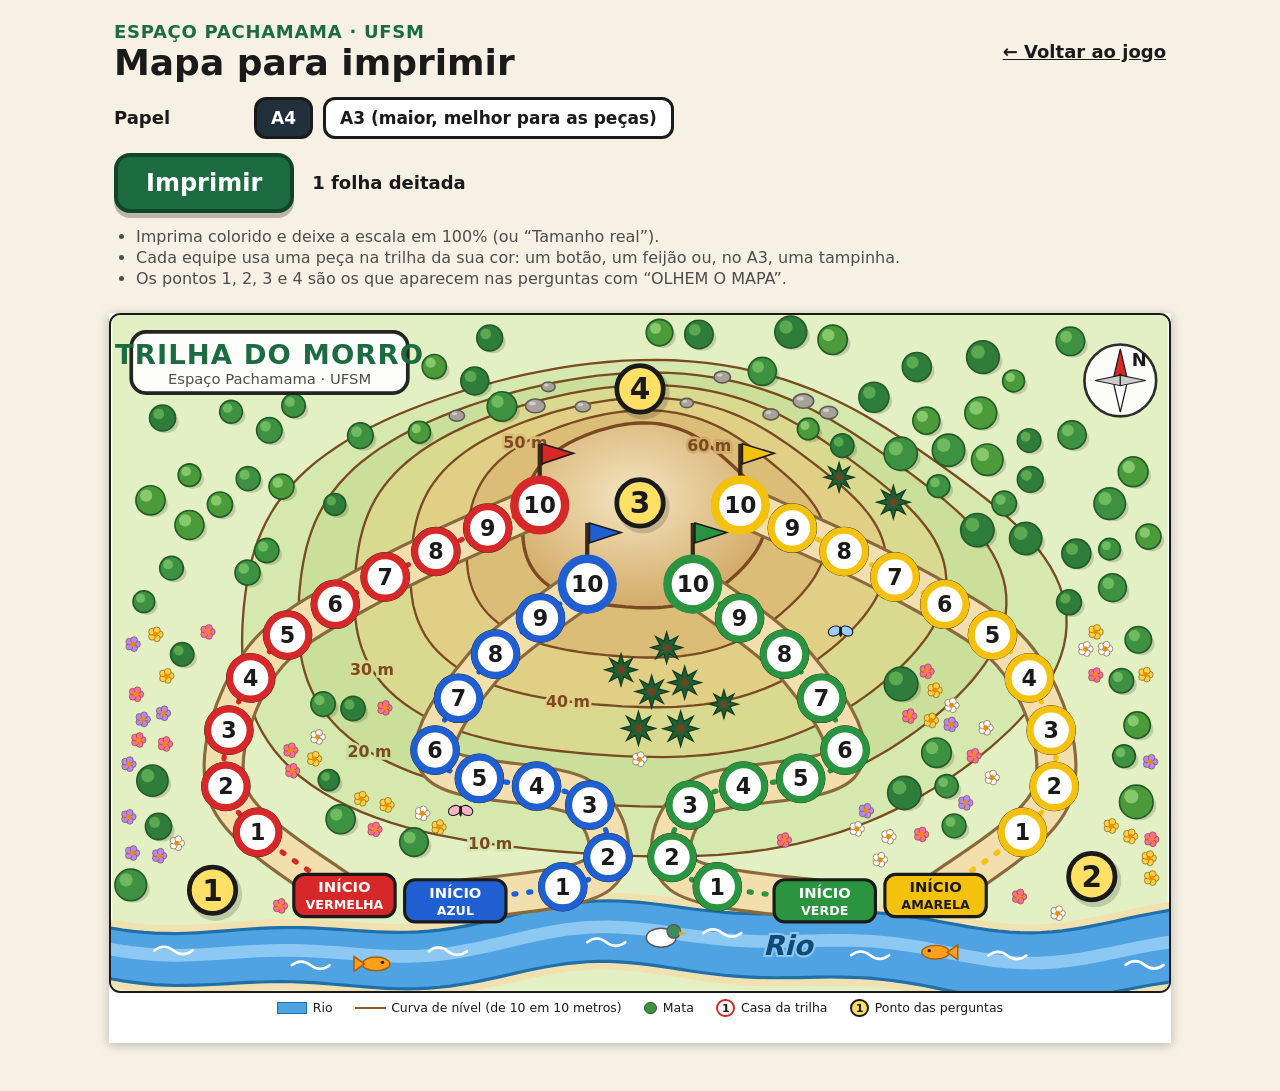
==== mapa.html @ 51342e16 "feat: mapa com trilhas subindo o morro e mais detalhes - As quatro trilhas (uma por equipe) agora fi" ====
<!DOCTYPE html>
<html lang="pt-BR">
<head>
  <meta charset="utf-8">
  <meta name="viewport" content="width=device-width, initial-scale=1">
  <title>Mapa para imprimir – Pachamama</title>
  <link rel="icon" href="data:image/svg+xml,%3Csvg xmlns='http://www.w3.org/2000/svg' viewBox='0 0 24 24'%3E%3Cpath fill='%2313808a' d='M12 1.5C12 1.5 4.5 10 4.5 15a7.5 7.5 0 0 0 15 0C19.5 10 12 1.5 12 1.5Z'/%3E%3C/svg%3E">
  <link rel="stylesheet" href="impressao.css">
  <link rel="stylesheet" href="mapa.css">
  <!-- Papel deitado, com 8 mm de margem. O mapa.js troca A4 por A3 quando
       a professora escolhe no painel. -->
  <style id="tamanho-papel">@page { size: A4 landscape; margin: 8mm; }</style>
</head>
<body>

  <!-- ===================== PAINEL DE OPÇÕES (não sai na impressão) ===================== -->
  <div class="painel">
    <div class="painel-topo">
      <div>
        <p class="sobretitulo">Espaço Pachamama · UFSM</p>
        <h1>Mapa para imprimir</h1>
      </div>
      <a class="voltar" href="index.html">← Voltar ao jogo</a>
    </div>

    <div class="grupo-opcoes">
      <span class="rotulo">Papel</span>
      <span class="grupo-opcoes">
        <button id="papel-a4" class="opcao-impressao" type="button" aria-pressed="true">A4</button>
        <button id="papel-a3" class="opcao-impressao" type="button" aria-pressed="false">A3 (maior, melhor para as peças)</button>
      </span>
    </div>

    <div class="linha-imprimir">
      <button id="botao-imprimir" class="botao-imprimir" type="button">Imprimir</button>
      <span class="resumo">1 folha deitada</span>
    </div>
    <ul class="dicas">
      <li>Imprima colorido e deixe a escala em 100% (ou “Tamanho real”).</li>
      <li>Cada equipe usa uma peça na trilha da sua cor: um botão, um feijão ou, no A3, uma tampinha.</li>
      <li>Os pontos 1, 2, 3 e 4 são os que aparecem nas perguntas com “OLHEM O MAPA”.</li>
    </ul>
  </div>

  <!-- ===================== A FOLHA DO MAPA ===================== -->
  <div class="folhas">
    <div id="folha-mapa" class="folha paisagem folha-mapa">
      <!-- Todo o desenho (rio, morro, curvas de nível, trilhas das equipes e
           pontos 1 a 4) é feito pelo mapa.js dentro deste quadro -->
      <svg id="desenho-mapa" class="desenho-mapa" viewBox="0 0 1000 640" role="img"
           aria-label="Mapa de um morro com curvas de nível, um rio embaixo, quatro trilhas coloridas subindo o morro e os pontos 1, 2, 3 e 4"></svg>

      <div class="legenda">
        <span><i class="amostra amostra-rio"></i>Rio</span>
        <span><i class="amostra amostra-curva"></i>Curva de nível (de 10 em 10 metros)</span>
        <span><i class="amostra amostra-arvore"></i>Mata</span>
        <span><i class="amostra amostra-casa">1</i>Casa da trilha</span>
        <span><i class="amostra amostra-ponto">1</i>Ponto das perguntas</span>
      </div>
    </div>
  </div>

  <script src="config.js"></script>
  <script src="mapa.js"></script>
</body>
</html>
---- impressao.css ----
/* ==========================================================================
   IMPRESSAO.CSS — APARÊNCIA DAS PÁGINAS PARA IMPRIMIR
   ==========================================================================
   Usado por plaquinhas.html e mapa.html.
   Na tela: um painel de opções em cima e as folhas logo abaixo, como uma
   prévia. Na impressão: só as folhas, uma por página.
   As medidas das folhas estão em milímetros (mm) para sair no tamanho certo.
   ========================================================================== */

:root {
  --fundo: #f6f1e4;
  --cartao: #ffffff;
  --texto: #1a1a1a;
  --texto-suave: #4d4d4d;
  --borda: #1a1a1a;
  --principal: #1d6b40;
  --principal-escuro: #11452a;
  --barra: #22303c;
  --fonte: "Segoe UI", "Trebuchet MS", Verdana, "DejaVu Sans", Arial, sans-serif;
}

* { box-sizing: border-box; }

html, body { margin: 0; }

body {
  background: var(--fundo);
  color: var(--texto);
  font-family: var(--fonte);
  font-size: 18px;
  line-height: 1.3;
  /* Sem isto, alguns navegadores não imprimem as cores de fundo */
  -webkit-print-color-adjust: exact;
  print-color-adjust: exact;
}

[hidden] { display: none !important; }

h1, h2, p { margin: 0; }

/* ----------------------------- Painel de opções (só na tela) ----------------------------- */

.painel {
  max-width: 1100px;
  margin: 0 auto;
  padding: 20px 24px 8px;
  display: flex;
  flex-direction: column;
  gap: 14px;
}
.painel-topo {
  display: flex;
  align-items: center;
  justify-content: space-between;
  gap: 16px;
  flex-wrap: wrap;
}
.painel .sobretitulo {
  font-size: 18px;
  font-weight: bold;
  color: var(--principal);
  letter-spacing: 0.04em;
  text-transform: uppercase;
}
.painel h1 {
  font-size: 36px;
  line-height: 1.1;
}
.voltar {
  color: var(--texto);
  font-weight: bold;
}

.grupo-opcoes {
  display: flex;
  align-items: center;
  gap: 10px;
  flex-wrap: wrap;
}
.grupo-opcoes .rotulo {
  font-weight: bold;
  min-width: 130px;
}
.opcao-impressao {
  font-family: inherit;
  font-size: 17px;
  font-weight: bold;
  padding: 8px 14px;
  border-radius: 12px;
  border: 3px solid var(--borda);
  background: var(--cartao);
  color: var(--texto);
  cursor: pointer;
}
.opcao-impressao[aria-pressed="true"] {
  background: var(--barra);
  color: #ffffff;
}
.opcao-impressao:focus { outline: none; }
.opcao-impressao:focus-visible {
  outline: 4px dashed #c25a10;
  outline-offset: 3px;
}

.linha-imprimir {
  display: flex;
  align-items: center;
  gap: 18px;
  flex-wrap: wrap;
}
.botao-imprimir {
  font-family: inherit;
  font-weight: bold;
  font-size: 24px;
  padding: 12px 28px;
  border-radius: 16px;
  border: 4px solid var(--principal-escuro);
  background: var(--principal);
  color: #ffffff;
  cursor: pointer;
  box-shadow: 0 5px 0 rgba(0, 0, 0, 0.25);
}
.botao-imprimir:active {
  transform: translateY(3px);
  box-shadow: 0 2px 0 rgba(0, 0, 0, 0.25);
}
.resumo {
  font-weight: bold;
}
.dicas {
  margin: 0;
  padding-left: 22px;
  color: var(--texto-suave);
  font-size: 16px;
}

/* ----------------------------- Folhas ----------------------------- */

/* Na tela, as folhas aparecem como papéis brancos, uma embaixo da outra.
   O tamanho de cada folha é a área útil do papel (papel menos 8 mm de margem). */
.folhas {
  display: flex;
  flex-direction: column;
  align-items: center;
  gap: 24px;
  padding: 16px 0 48px;
}
.folha {
  background: #ffffff;
  box-shadow: 0 2px 10px rgba(0, 0, 0, 0.25);
  overflow: hidden;
  position: relative;
}
.folha.retrato  { width: 194mm; height: 280mm; }   /* A4 em pé (210 x 297 mm) */
.folha.paisagem { width: 281mm; height: 193mm; }   /* A4 deitada (297 x 210 mm) */

@media print {
  body { background: #ffffff; }
  .painel { display: none; }
  .folhas { display: block; padding: 0; }
  .folha {
    box-shadow: none;
    break-after: page;
    page-break-after: always;
  }
  .folha:last-child {
    break-after: auto;
    page-break-after: auto;
  }
}
---- mapa.css ----
/* ==========================================================================
   MAPA.CSS — APARÊNCIA DO MAPA PARA IMPRIMIR
   ==========================================================================
   A folha é feita para A4 deitada. No A3, o mapa.js aumenta tudo na mesma
   proporção (classe "a3"), então as medidas abaixo valem para os dois.
   O desenho em si (cores do morro, trilhas, árvores...) fica no mapa.js.
   ========================================================================== */

.folha-mapa {
  display: flex;
  flex-direction: column;
  gap: 1.5mm;
}
/* A3 tem 1,414 vez o tamanho do A4 */
.folha-mapa.a3 { zoom: 1.4142; }

.desenho-mapa {
  display: block;
  width: 281mm;
  height: 179.8mm;           /* mesma proporção do viewBox: 1000 x 640 */
  border: 0.7mm solid var(--borda);
  border-radius: 3mm;
  font-family: var(--fonte);
}

/* ----------------------------- Legenda ----------------------------- */

.legenda {
  display: flex;
  justify-content: center;
  gap: 6mm;
  font-size: 3.3mm;
  align-items: center;
}
.legenda span {
  display: inline-flex;
  align-items: center;
  gap: 1.5mm;
}
.amostra {
  display: inline-block;
  font-style: normal;
}
.amostra-rio {
  width: 8mm;
  height: 3mm;
  background: #4fa3e3;
  border: 0.3mm solid #1f6fa8;
}
.amostra-curva {
  width: 8mm;
  height: 0;
  border-top: 0.6mm solid #8b5a2b;
}
.amostra-arvore {
  width: 3.4mm;
  height: 3.4mm;
  border-radius: 50%;
  background: #3f9142;
  border: 0.3mm solid #245c27;
}
.amostra-casa,
.amostra-ponto {
  width: 5mm;
  height: 5mm;
  line-height: 3.8mm;
  border-radius: 50%;
  background: #ffffff;
  text-align: center;
  font-size: 3mm;
  font-weight: bold;
}
.amostra-casa {
  border: 0.7mm solid #d62828;
}
.amostra-ponto {
  border: 0.6mm solid var(--borda);
  background: #ffe066;
}
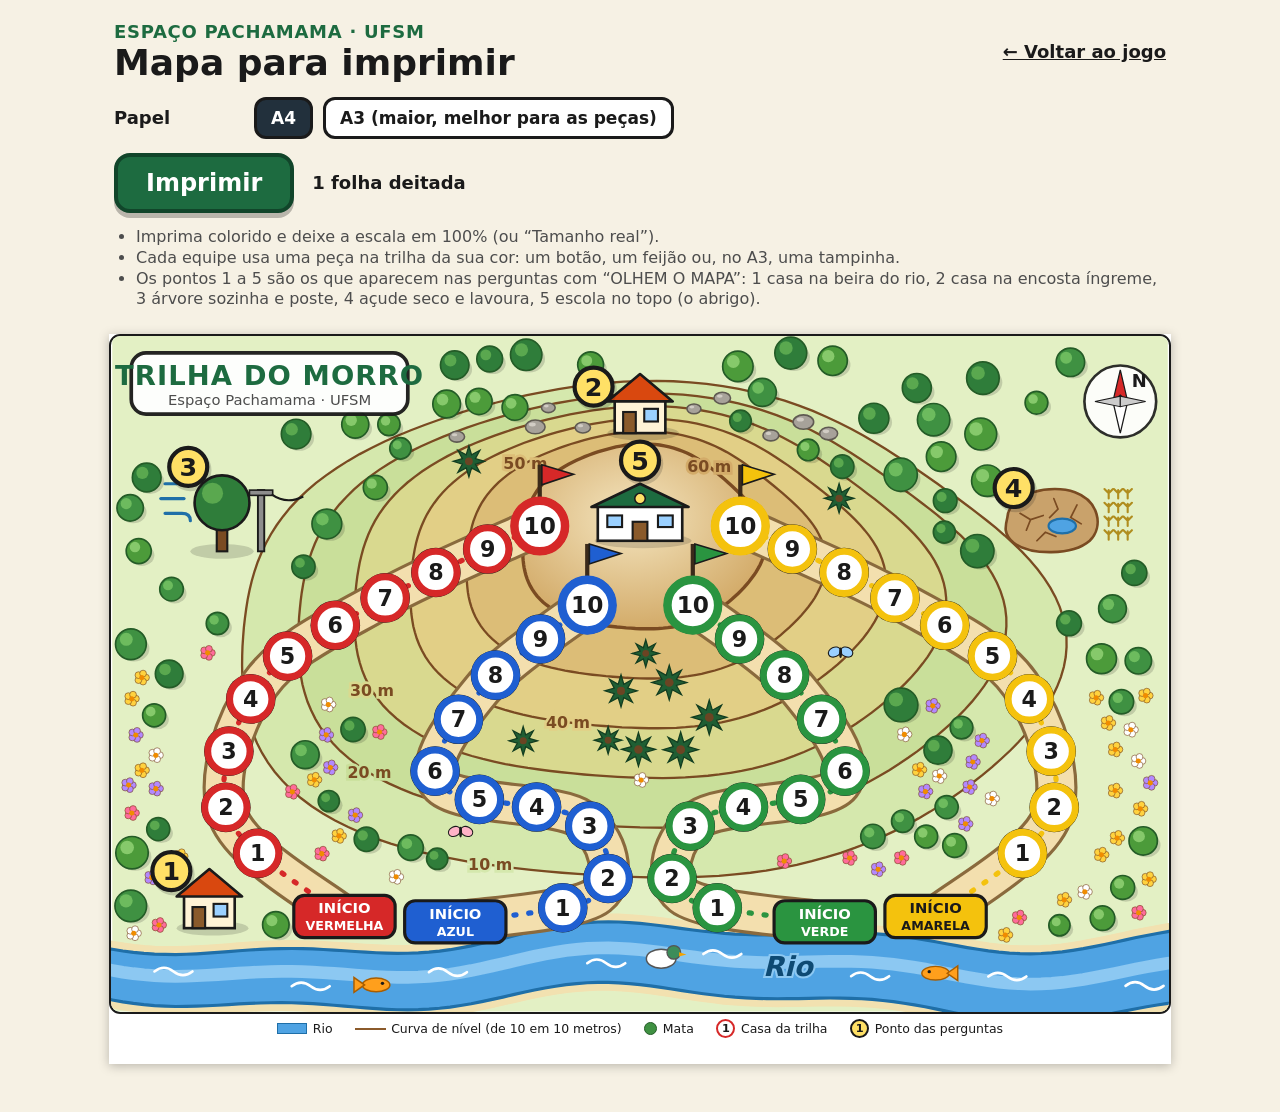
==== commit aeae9a10: "feat: mapa com 5 pontos desenhados (4 perigos e o abrigo) Cada ponto do mapa agora tem um desenho e " ====
--- a/mapa.html
+++ b/mapa.html
@@ -38,7 +38,7 @@
     <ul class="dicas">
       <li>Imprima colorido e deixe a escala em 100% (ou “Tamanho real”).</li>
       <li>Cada equipe usa uma peça na trilha da sua cor: um botão, um feijão ou, no A3, uma tampinha.</li>
-      <li>Os pontos 1, 2, 3 e 4 são os que aparecem nas perguntas com “OLHEM O MAPA”.</li>
+      <li>Os pontos 1 a 5 são os que aparecem nas perguntas com “OLHEM O MAPA”: 1 casa na beira do rio, 2 casa na encosta íngreme, 3 árvore sozinha e poste, 4 açude seco e lavoura, 5 escola no topo (o abrigo).</li>
     </ul>
   </div>
 
@@ -46,9 +46,9 @@
   <div class="folhas">
     <div id="folha-mapa" class="folha paisagem folha-mapa">
       <!-- Todo o desenho (rio, morro, curvas de nível, trilhas das equipes e
-           pontos 1 a 4) é feito pelo mapa.js dentro deste quadro -->
+           pontos 1 a 5) é feito pelo mapa.js dentro deste quadro -->
       <svg id="desenho-mapa" class="desenho-mapa" viewBox="0 0 1000 640" role="img"
-           aria-label="Mapa de um morro com curvas de nível, um rio embaixo, quatro trilhas coloridas subindo o morro e os pontos 1, 2, 3 e 4"></svg>
+           aria-label="Mapa de um morro com curvas de nível, um rio embaixo, quatro trilhas coloridas subindo o morro até a escola e os pontos 1 a 5: casa na beira do rio, casa na encosta íngreme, árvore sozinha com poste, açude seco e escola"></svg>
 
       <div class="legenda">
         <span><i class="amostra amostra-rio"></i>Rio</span>
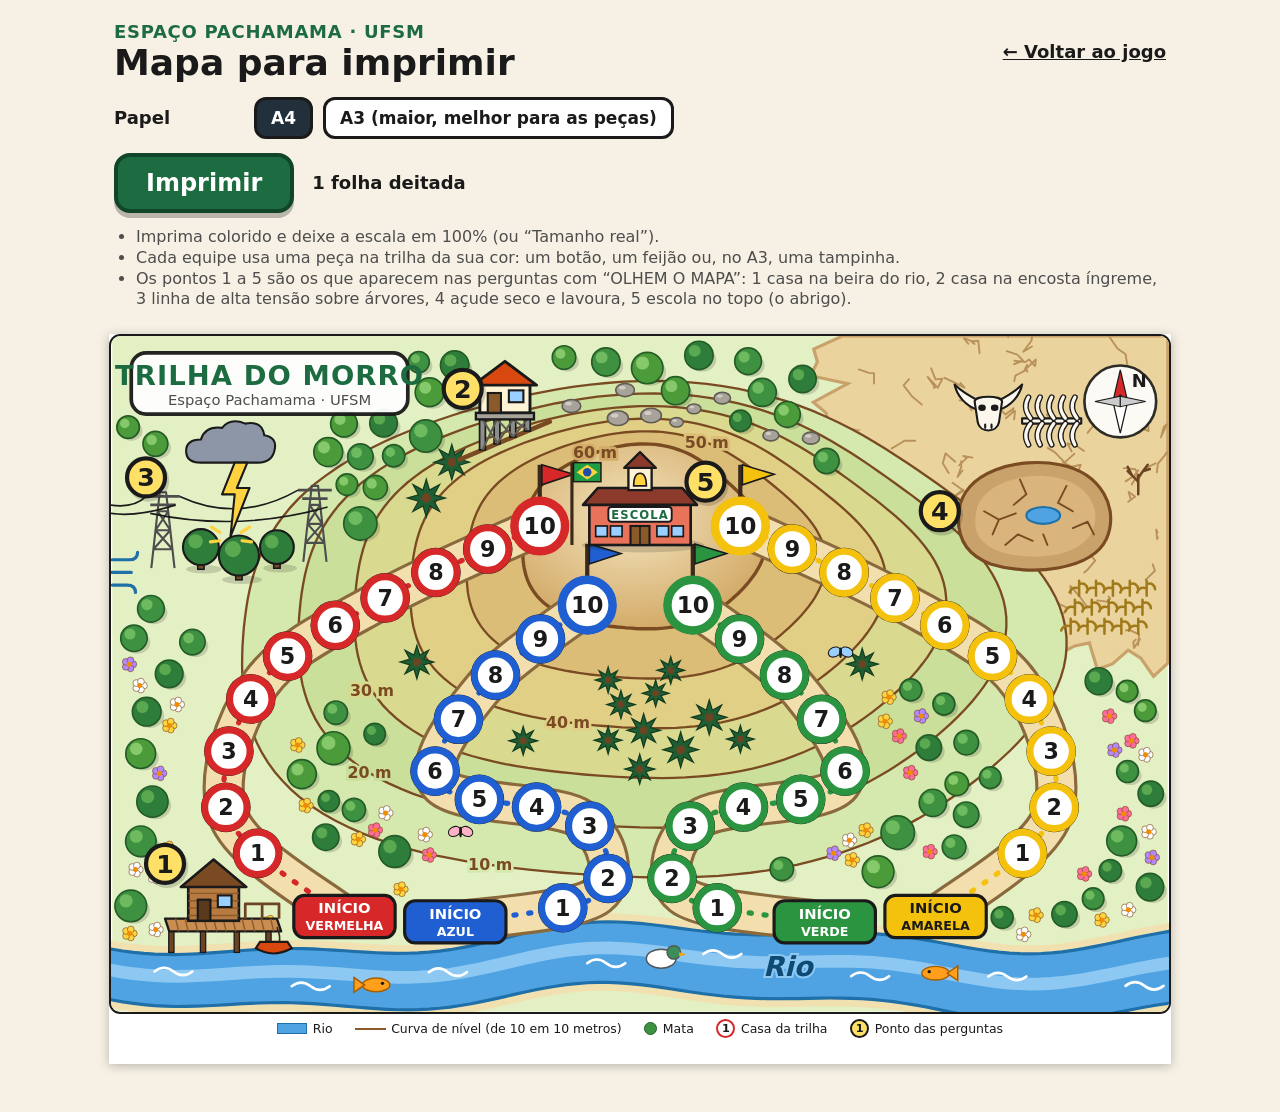
==== commit a39bc802: "feat: ponto 3 vira linha de alta tensão com raio O ponto 3 agora mostra duas torres de energia com o" ====
--- a/mapa.html
+++ b/mapa.html
@@ -38,7 +38,7 @@
     <ul class="dicas">
       <li>Imprima colorido e deixe a escala em 100% (ou “Tamanho real”).</li>
       <li>Cada equipe usa uma peça na trilha da sua cor: um botão, um feijão ou, no A3, uma tampinha.</li>
-      <li>Os pontos 1 a 5 são os que aparecem nas perguntas com “OLHEM O MAPA”: 1 casa na beira do rio, 2 casa na encosta íngreme, 3 árvore sozinha e poste, 4 açude seco e lavoura, 5 escola no topo (o abrigo).</li>
+      <li>Os pontos 1 a 5 são os que aparecem nas perguntas com “OLHEM O MAPA”: 1 casa na beira do rio, 2 casa na encosta íngreme, 3 linha de alta tensão sobre árvores, 4 açude seco e lavoura, 5 escola no topo (o abrigo).</li>
     </ul>
   </div>
 
@@ -48,7 +48,7 @@
       <!-- Todo o desenho (rio, morro, curvas de nível, trilhas das equipes e
            pontos 1 a 5) é feito pelo mapa.js dentro deste quadro -->
       <svg id="desenho-mapa" class="desenho-mapa" viewBox="0 0 1000 640" role="img"
-           aria-label="Mapa de um morro com curvas de nível, um rio embaixo, quatro trilhas coloridas subindo o morro até a escola e os pontos 1 a 5: casa na beira do rio, casa na encosta íngreme, árvore sozinha com poste, açude seco e escola"></svg>
+           aria-label="Mapa de um morro com curvas de nível, um rio embaixo, quatro trilhas coloridas subindo o morro até a escola e os pontos 1 a 5: casa na beira do rio, casa na encosta íngreme, linha de alta tensão sobre árvores com um raio, açude seco e escola"></svg>
 
       <div class="legenda">
         <span><i class="amostra amostra-rio"></i>Rio</span>
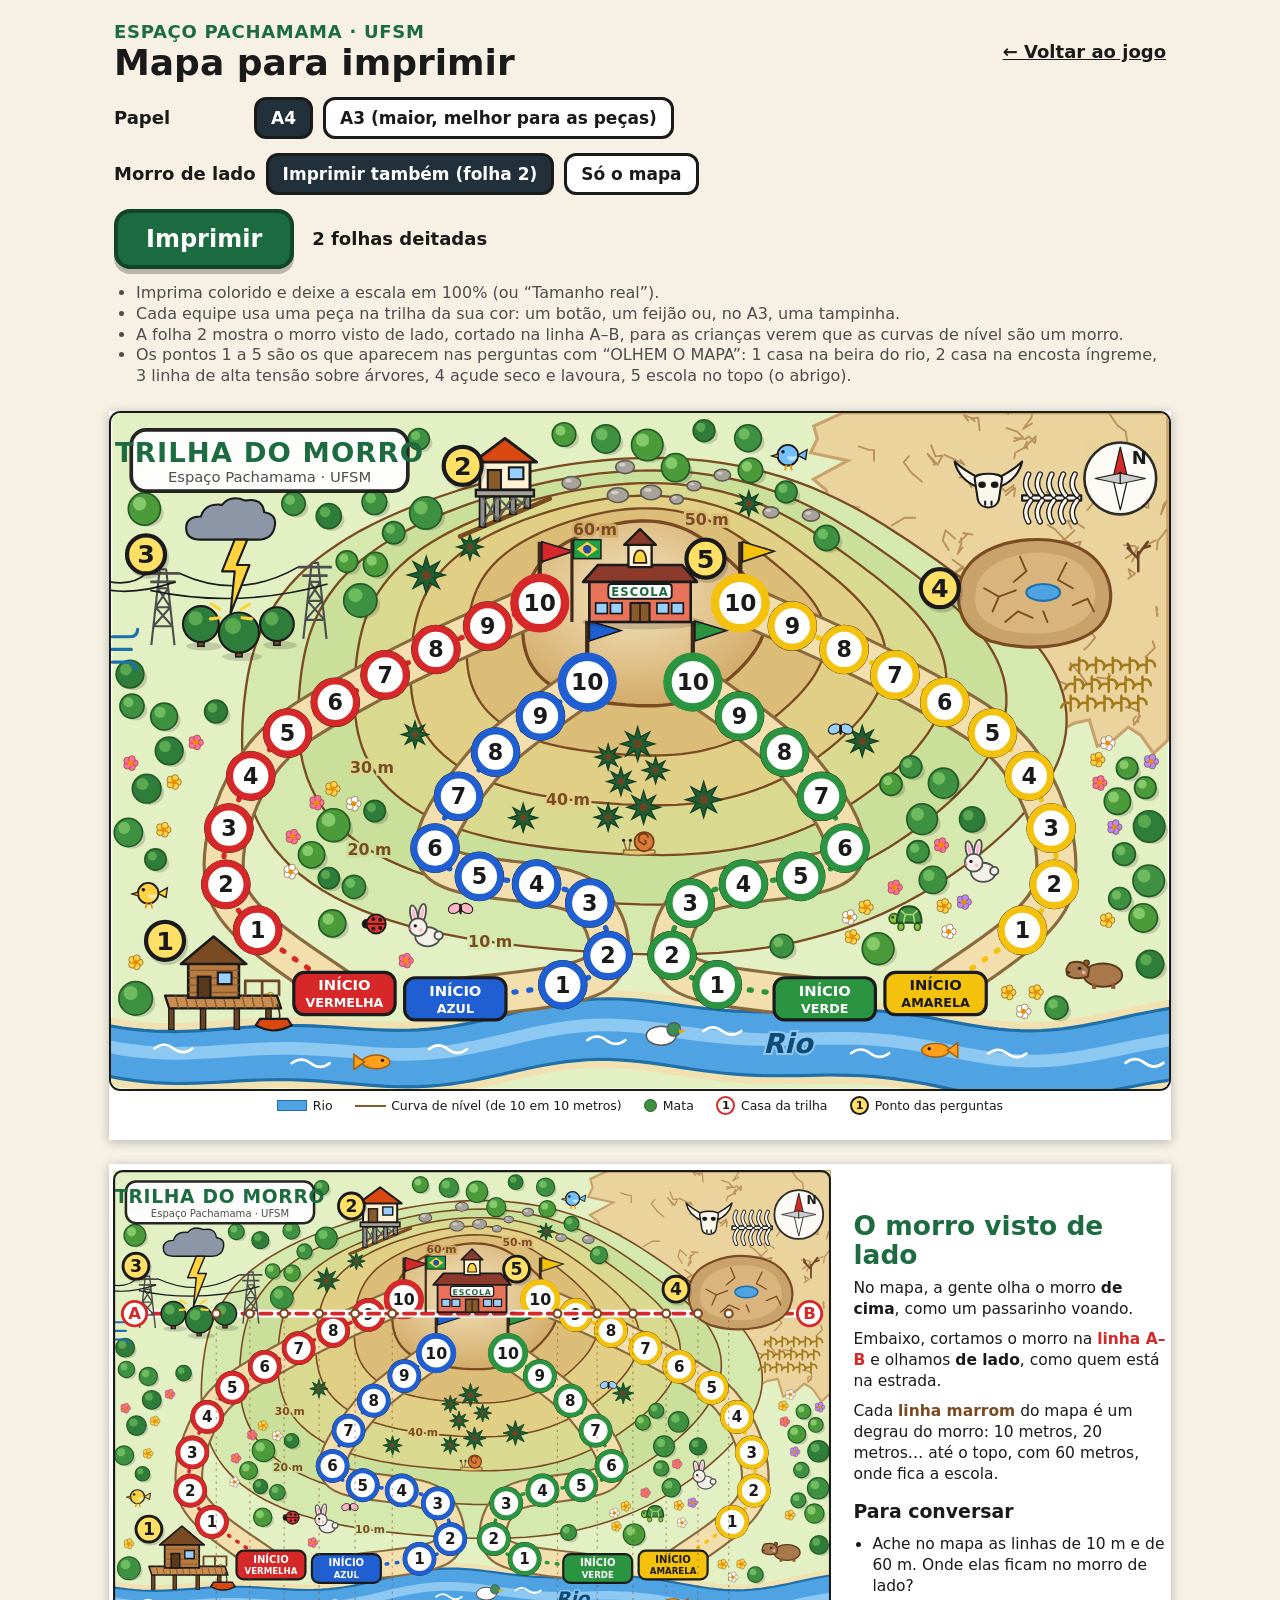
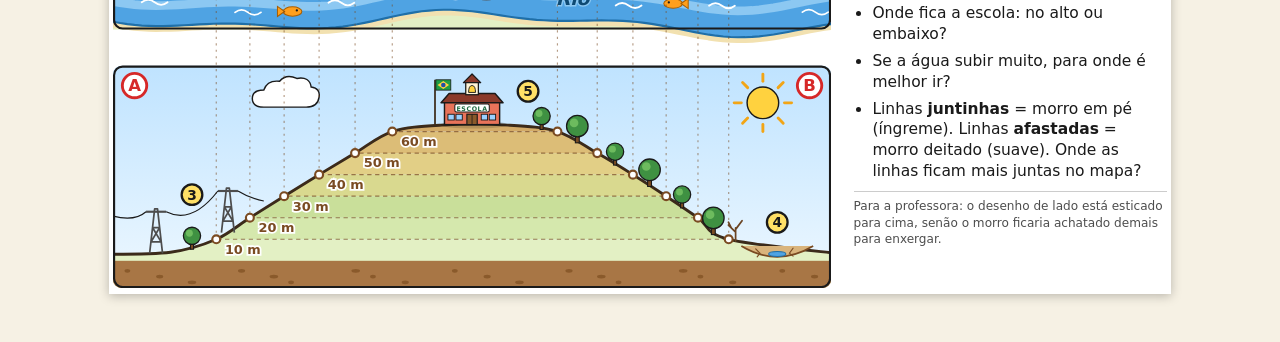
==== commit 39c1ac49: "feat: folha 2 do mapa com o morro visto de lado (perfil no corte A-B) Co-Authored-By: Claude Opus 5." ====
--- a/mapa.html
+++ b/mapa.html
@@ -31,13 +31,22 @@
       </span>
     </div>
 
+    <div class="grupo-opcoes">
+      <span class="rotulo">Morro de lado</span>
+      <span class="grupo-opcoes">
+        <button id="perfil-sim" class="opcao-impressao" type="button" aria-pressed="true">Imprimir também (folha 2)</button>
+        <button id="perfil-nao" class="opcao-impressao" type="button" aria-pressed="false">Só o mapa</button>
+      </span>
+    </div>
+
     <div class="linha-imprimir">
       <button id="botao-imprimir" class="botao-imprimir" type="button">Imprimir</button>
-      <span class="resumo">1 folha deitada</span>
+      <span id="resumo-folhas" class="resumo">2 folhas deitadas</span>
     </div>
     <ul class="dicas">
       <li>Imprima colorido e deixe a escala em 100% (ou “Tamanho real”).</li>
       <li>Cada equipe usa uma peça na trilha da sua cor: um botão, um feijão ou, no A3, uma tampinha.</li>
+      <li>A folha 2 mostra o morro visto de lado, cortado na linha A–B, para as crianças verem que as curvas de nível são um morro.</li>
       <li>Os pontos 1 a 5 são os que aparecem nas perguntas com “OLHEM O MAPA”: 1 casa na beira do rio, 2 casa na encosta íngreme, 3 linha de alta tensão sobre árvores, 4 açude seco e lavoura, 5 escola no topo (o abrigo).</li>
     </ul>
   </div>
@@ -58,6 +67,30 @@
         <span><i class="amostra amostra-ponto">1</i>Ponto das perguntas</span>
       </div>
     </div>
+
+    <!-- ===================== FOLHA 2: O MORRO VISTO DE LADO ===================== -->
+    <div id="folha-perfil" class="folha paisagem folha-perfil">
+      <!-- O mapa pequeno, a linha A–B e o morro de lado são feitos pelo mapa.js -->
+      <svg id="desenho-perfil" class="desenho-perfil" viewBox="0 0 1000 1000" role="img"
+           aria-label="O mesmo mapa, menor, com uma linha vermelha de A até B passando pela escola. Embaixo, o morro cortado nessa linha e visto de lado: camadas coloridas de 10 em 10 metros, da baixada até a escola no topo, a 60 metros"></svg>
+
+      <div class="texto-perfil">
+        <h2>O morro visto de lado</h2>
+        <p>No mapa, a gente olha o morro <b>de cima</b>, como um passarinho voando.</p>
+        <p>Embaixo, cortamos o morro na <b class="vermelho">linha A–B</b> e olhamos <b>de lado</b>, como quem está na estrada.</p>
+        <p>Cada <b class="marrom">linha marrom</b> do mapa é um degrau do morro: 10 metros, 20 metros… até o topo, com 60 metros, onde fica a escola.</p>
+
+        <h3>Para conversar</h3>
+        <ul>
+          <li>Ache no mapa as linhas de 10 m e de 60 m. Onde elas ficam no morro de lado?</li>
+          <li>Onde fica a escola: no alto ou embaixo?</li>
+          <li>Se a água subir muito, para onde é melhor ir?</li>
+          <li>Linhas <b>juntinhas</b> = morro em pé (íngreme). Linhas <b>afastadas</b> = morro deitado (suave). Onde as linhas ficam mais juntas no mapa?</li>
+        </ul>
+
+        <p class="nota">Para a professora: o desenho de lado está esticado para cima, senão o morro ficaria achatado demais para enxergar.</p>
+      </div>
+    </div>
   </div>
 
   <script src="config.js"></script>
--- a/mapa.css
+++ b/mapa.css
@@ -77,3 +77,54 @@
   border: 0.6mm solid var(--borda);
   background: #ffe066;
 }
+
+
+/* ----------------------- Folha 2: o morro visto de lado ----------------------- */
+
+.folha-perfil {
+  display: flex;
+  align-items: center;
+  gap: 6mm;
+  padding: 0 1mm;
+}
+.folha-perfil.a3 { zoom: 1.4142; }
+
+.desenho-perfil {
+  display: block;
+  flex: none;
+  width: 190mm;
+  height: 190mm;           /* mesma proporção do viewBox: 1000 x 1000 */
+  font-family: var(--fonte);
+}
+
+.texto-perfil {
+  font-size: 4.1mm;
+  line-height: 1.35;
+  display: flex;
+  flex-direction: column;
+  gap: 2.4mm;
+}
+.texto-perfil h2 {
+  font-size: 7mm;
+  line-height: 1.1;
+  color: var(--principal);
+}
+.texto-perfil h3 {
+  margin: 1.5mm 0 0;
+  font-size: 5mm;
+}
+.texto-perfil ul {
+  margin: 0;
+  padding-left: 5mm;
+  display: flex;
+  flex-direction: column;
+  gap: 1.6mm;
+}
+.texto-perfil .vermelho { color: #d62828; }
+.texto-perfil .marrom { color: #7a4b22; }
+.texto-perfil .nota {
+  font-size: 3.2mm;
+  color: var(--texto-suave);
+  border-top: 0.4mm solid #cccccc;
+  padding-top: 1.6mm;
+}
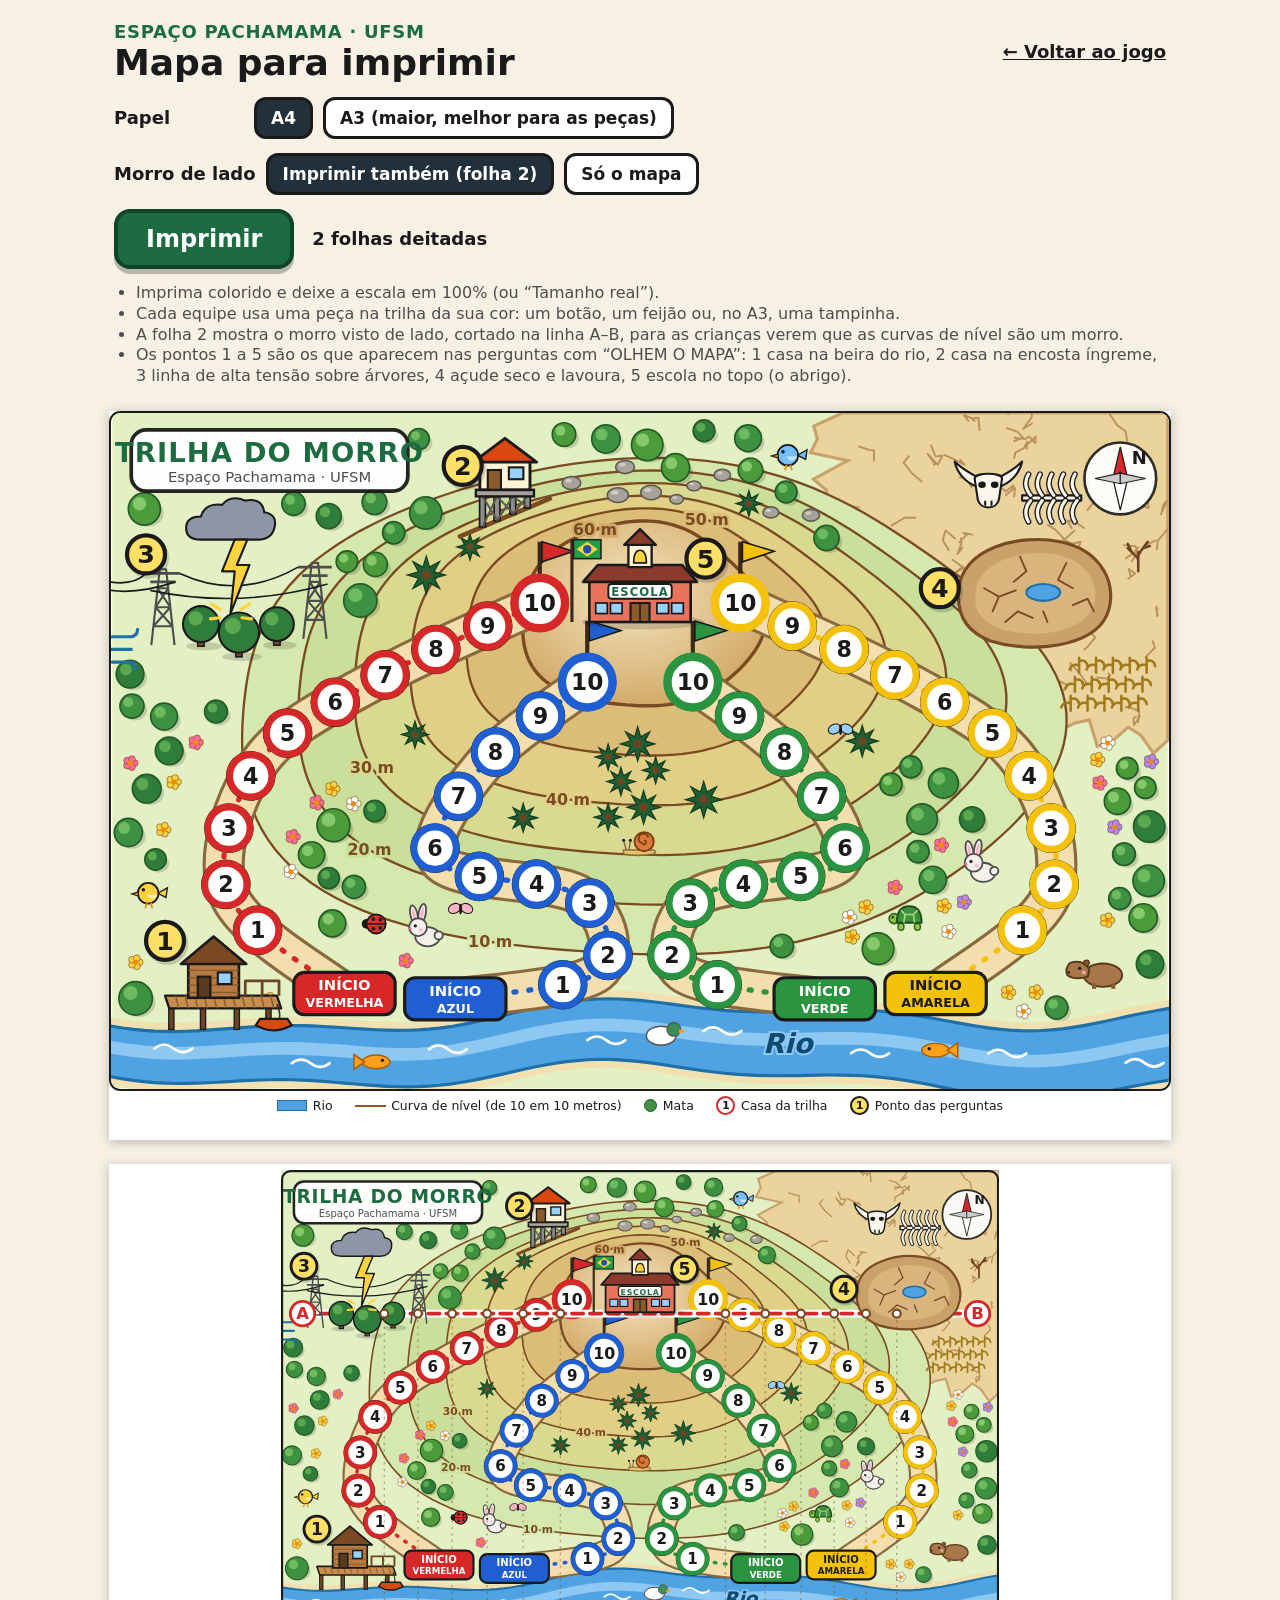
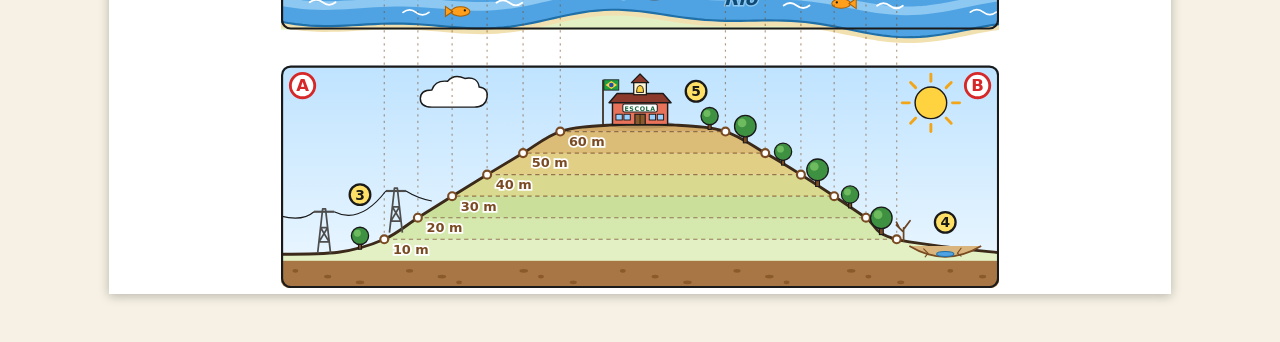
==== commit e9b53712: "style: tira o texto lateral da folha do morro de lado Co-Authored-By: Claude Opus 5.5 <noreply@anthr" ====
--- a/mapa.html
+++ b/mapa.html
@@ -73,23 +73,6 @@
       <!-- O mapa pequeno, a linha A–B e o morro de lado são feitos pelo mapa.js -->
       <svg id="desenho-perfil" class="desenho-perfil" viewBox="0 0 1000 1000" role="img"
            aria-label="O mesmo mapa, menor, com uma linha vermelha de A até B passando pela escola. Embaixo, o morro cortado nessa linha e visto de lado: camadas coloridas de 10 em 10 metros, da baixada até a escola no topo, a 60 metros"></svg>
-
-      <div class="texto-perfil">
-        <h2>O morro visto de lado</h2>
-        <p>No mapa, a gente olha o morro <b>de cima</b>, como um passarinho voando.</p>
-        <p>Embaixo, cortamos o morro na <b class="vermelho">linha A–B</b> e olhamos <b>de lado</b>, como quem está na estrada.</p>
-        <p>Cada <b class="marrom">linha marrom</b> do mapa é um degrau do morro: 10 metros, 20 metros… até o topo, com 60 metros, onde fica a escola.</p>
-
-        <h3>Para conversar</h3>
-        <ul>
-          <li>Ache no mapa as linhas de 10 m e de 60 m. Onde elas ficam no morro de lado?</li>
-          <li>Onde fica a escola: no alto ou embaixo?</li>
-          <li>Se a água subir muito, para onde é melhor ir?</li>
-          <li>Linhas <b>juntinhas</b> = morro em pé (íngreme). Linhas <b>afastadas</b> = morro deitado (suave). Onde as linhas ficam mais juntas no mapa?</li>
-        </ul>
-
-        <p class="nota">Para a professora: o desenho de lado está esticado para cima, senão o morro ficaria achatado demais para enxergar.</p>
-      </div>
     </div>
   </div>
 
--- a/mapa.css
+++ b/mapa.css
@@ -84,8 +84,7 @@
 .folha-perfil {
   display: flex;
   align-items: center;
-  gap: 6mm;
-  padding: 0 1mm;
+  justify-content: center;
 }
 .folha-perfil.a3 { zoom: 1.4142; }
 
@@ -96,35 +95,3 @@
   height: 190mm;           /* mesma proporção do viewBox: 1000 x 1000 */
   font-family: var(--fonte);
 }
-
-.texto-perfil {
-  font-size: 4.1mm;
-  line-height: 1.35;
-  display: flex;
-  flex-direction: column;
-  gap: 2.4mm;
-}
-.texto-perfil h2 {
-  font-size: 7mm;
-  line-height: 1.1;
-  color: var(--principal);
-}
-.texto-perfil h3 {
-  margin: 1.5mm 0 0;
-  font-size: 5mm;
-}
-.texto-perfil ul {
-  margin: 0;
-  padding-left: 5mm;
-  display: flex;
-  flex-direction: column;
-  gap: 1.6mm;
-}
-.texto-perfil .vermelho { color: #d62828; }
-.texto-perfil .marrom { color: #7a4b22; }
-.texto-perfil .nota {
-  font-size: 3.2mm;
-  color: var(--texto-suave);
-  border-top: 0.4mm solid #cccccc;
-  padding-top: 1.6mm;
-}
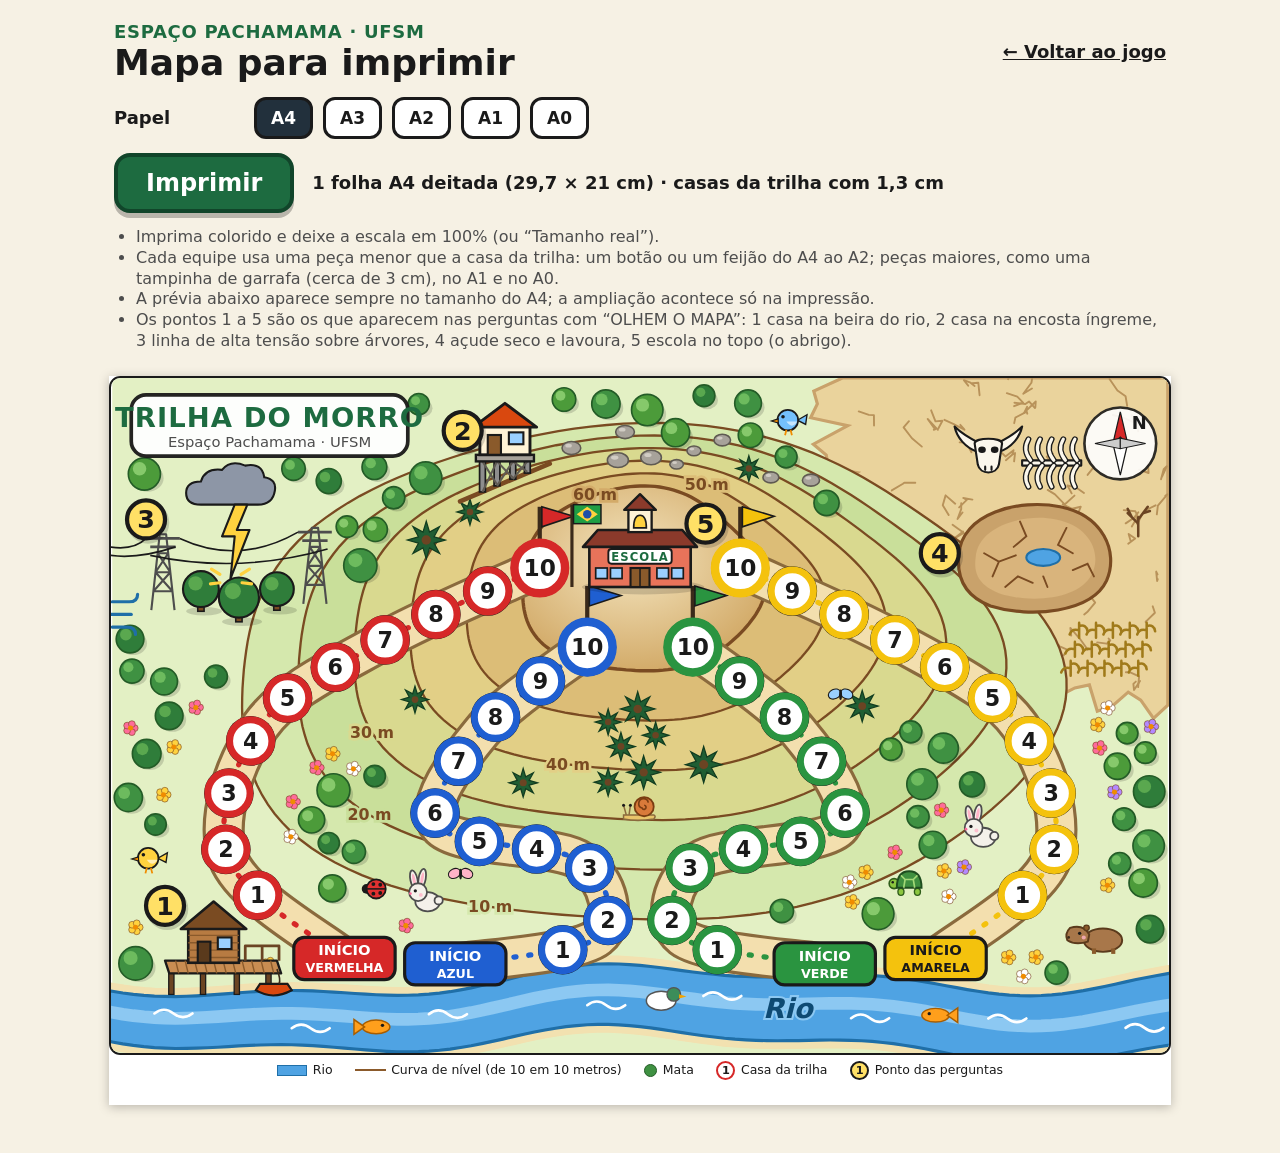
==== commit 6e0fe000: "feat: mapa em A2, A1 e A0 alem de A4 e A3 - Painel do mapa ganha os botoes A2, A1 e A0 - Tamanho da " ====
--- a/mapa.html
+++ b/mapa.html
@@ -7,9 +7,9 @@
   <link rel="icon" href="data:image/svg+xml,%3Csvg xmlns='http://www.w3.org/2000/svg' viewBox='0 0 24 24'%3E%3Cpath fill='%2313808a' d='M12 1.5C12 1.5 4.5 10 4.5 15a7.5 7.5 0 0 0 15 0C19.5 10 12 1.5 12 1.5Z'/%3E%3C/svg%3E">
   <link rel="stylesheet" href="impressao.css">
   <link rel="stylesheet" href="mapa.css">
-  <!-- Papel deitado, com 8 mm de margem. O mapa.js troca A4 por A3 quando
+  <!-- Papel deitado. O mapa.js troca o tamanho (A4 a A0) e as margens quando
        a professora escolhe no painel. -->
-  <style id="tamanho-papel">@page { size: A4 landscape; margin: 8mm; }</style>
+  <style id="tamanho-papel">@page { size: 297mm 210mm; margin: 8mm 7.5mm; }</style>
 </head>
 <body>
 
@@ -27,26 +27,28 @@
       <span class="rotulo">Papel</span>
       <span class="grupo-opcoes">
         <button id="papel-a4" class="opcao-impressao" type="button" aria-pressed="true">A4</button>
-        <button id="papel-a3" class="opcao-impressao" type="button" aria-pressed="false">A3 (maior, melhor para as peças)</button>
+        <button id="papel-a3" class="opcao-impressao" type="button" aria-pressed="false">A3</button>
+        <button id="papel-a2" class="opcao-impressao" type="button" aria-pressed="false">A2</button>
+        <button id="papel-a1" class="opcao-impressao" type="button" aria-pressed="false">A1</button>
+        <button id="papel-a0" class="opcao-impressao" type="button" aria-pressed="false">A0</button>
       </span>
     </div>
 
-    <div class="grupo-opcoes">
-      <span class="rotulo">Morro de lado</span>
-      <span class="grupo-opcoes">
-        <button id="perfil-sim" class="opcao-impressao" type="button" aria-pressed="true">Imprimir também (folha 2)</button>
-        <button id="perfil-nao" class="opcao-impressao" type="button" aria-pressed="false">Só o mapa</button>
-      </span>
-    </div>
+    <!-- Aparece só no A2, A1 e A0 -->
+    <p id="aviso-grafica" class="aviso-grafica" hidden>
+      <b>A2, A1 e A0 não saem em impressora comum.</b> Clique em Imprimir, escolha
+      “Salvar como PDF” como destino e leve o arquivo a uma gráfica (impressão em plotter).
+      Peça para imprimir em tamanho real, sem “ajustar à página”.
+    </p>
 
     <div class="linha-imprimir">
       <button id="botao-imprimir" class="botao-imprimir" type="button">Imprimir</button>
-      <span id="resumo-folhas" class="resumo">2 folhas deitadas</span>
+      <span id="resumo-papel" class="resumo">1 folha A4 deitada (29,7 × 21 cm) · casas da trilha com 1,3 cm</span>
     </div>
     <ul class="dicas">
       <li>Imprima colorido e deixe a escala em 100% (ou “Tamanho real”).</li>
-      <li>Cada equipe usa uma peça na trilha da sua cor: um botão, um feijão ou, no A3, uma tampinha.</li>
-      <li>A folha 2 mostra o morro visto de lado, cortado na linha A–B, para as crianças verem que as curvas de nível são um morro.</li>
+      <li>Cada equipe usa uma peça menor que a casa da trilha: um botão ou um feijão do A4 ao A2; peças maiores, como uma tampinha de garrafa (cerca de 3 cm), no A1 e no A0.</li>
+      <li>A prévia abaixo aparece sempre no tamanho do A4; a ampliação acontece só na impressão.</li>
       <li>Os pontos 1 a 5 são os que aparecem nas perguntas com “OLHEM O MAPA”: 1 casa na beira do rio, 2 casa na encosta íngreme, 3 linha de alta tensão sobre árvores, 4 açude seco e lavoura, 5 escola no topo (o abrigo).</li>
     </ul>
   </div>
@@ -67,13 +69,6 @@
         <span><i class="amostra amostra-ponto">1</i>Ponto das perguntas</span>
       </div>
     </div>
-
-    <!-- ===================== FOLHA 2: O MORRO VISTO DE LADO ===================== -->
-    <div id="folha-perfil" class="folha paisagem folha-perfil">
-      <!-- O mapa pequeno, a linha A–B e o morro de lado são feitos pelo mapa.js -->
-      <svg id="desenho-perfil" class="desenho-perfil" viewBox="0 0 1000 1000" role="img"
-           aria-label="O mesmo mapa, menor, com uma linha vermelha de A até B passando pela escola. Embaixo, o morro cortado nessa linha e visto de lado: camadas coloridas de 10 em 10 metros, da baixada até a escola no topo, a 60 metros"></svg>
-    </div>
   </div>
 
   <script src="config.js"></script>
--- a/mapa.css
+++ b/mapa.css
@@ -1,8 +1,9 @@
 /* ==========================================================================
    MAPA.CSS — APARÊNCIA DO MAPA PARA IMPRIMIR
    ==========================================================================
-   A folha é feita para A4 deitada. No A3, o mapa.js aumenta tudo na mesma
-   proporção (classe "a3"), então as medidas abaixo valem para os dois.
+   A folha é feita para A4 deitada. Nos papéis maiores (A3 a A0), o mapa.js
+   amplia tudo na mesma proporção só na impressão, então as medidas abaixo
+   valem para todos os tamanhos.
    O desenho em si (cores do morro, trilhas, árvores...) fica no mapa.js.
    ========================================================================== */
 
@@ -11,8 +12,15 @@
   flex-direction: column;
   gap: 1.5mm;
 }
-/* A3 tem 1,414 vez o tamanho do A4 */
-.folha-mapa.a3 { zoom: 1.4142; }
+
+/* Aviso de gráfica (A2, A1 e A0) */
+.aviso-grafica {
+  background: #fff3cd;
+  border: 3px solid #c79a00;
+  border-radius: 12px;
+  padding: 10px 14px;
+  font-size: 16px;
+}
 
 .desenho-mapa {
   display: block;
@@ -77,21 +85,3 @@
   border: 0.6mm solid var(--borda);
   background: #ffe066;
 }
-
-
-/* ----------------------- Folha 2: o morro visto de lado ----------------------- */
-
-.folha-perfil {
-  display: flex;
-  align-items: center;
-  justify-content: center;
-}
-.folha-perfil.a3 { zoom: 1.4142; }
-
-.desenho-perfil {
-  display: block;
-  flex: none;
-  width: 190mm;
-  height: 190mm;           /* mesma proporção do viewBox: 1000 x 1000 */
-  font-family: var(--fonte);
-}
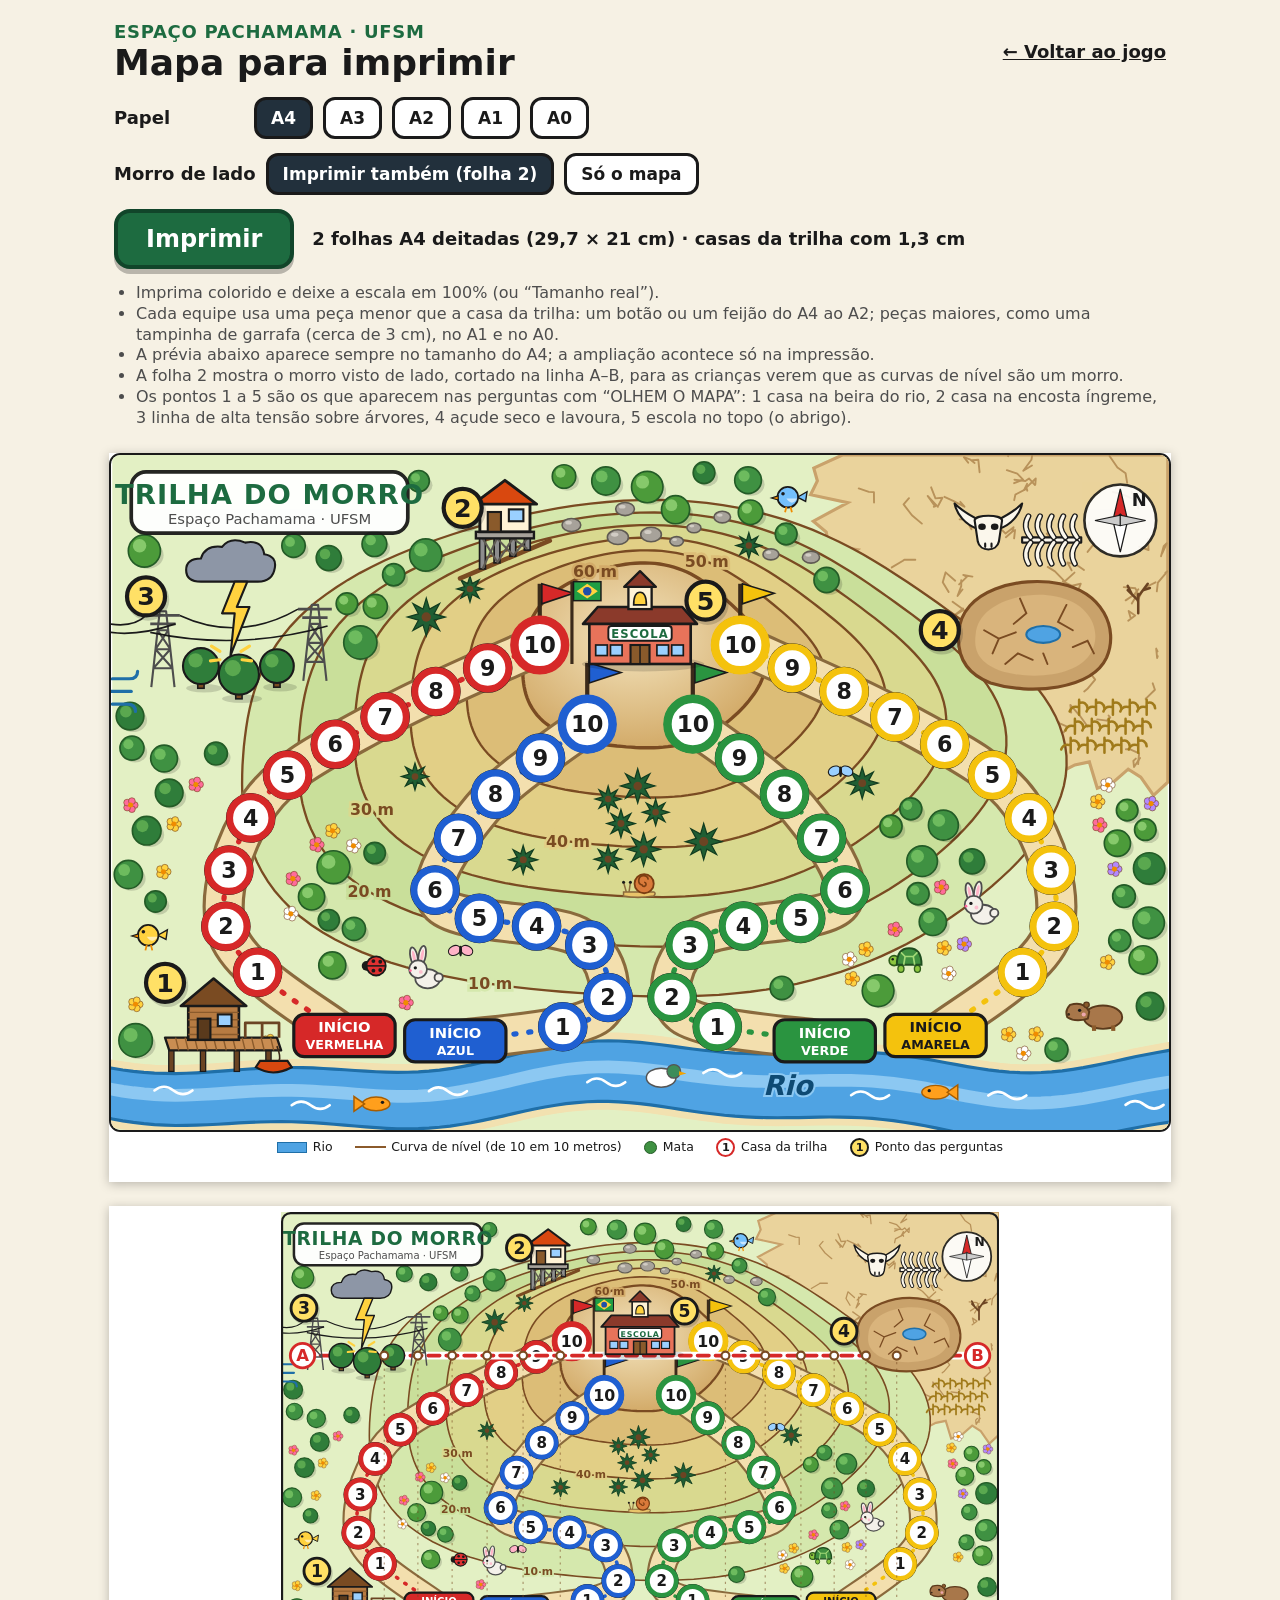
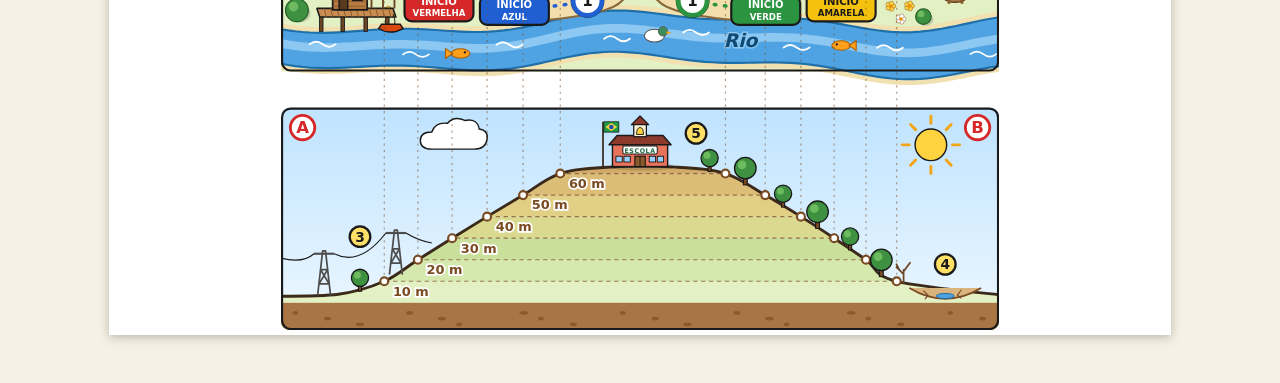
==== commit 54104235: "merge: traz main (papeis A2 a A0, README) para a folha do morro de lado Co-Authored-By: Claude Opus " ====
--- a/mapa.html
+++ b/mapa.html
@@ -34,6 +34,14 @@
       </span>
     </div>
 
+    <div class="grupo-opcoes">
+      <span class="rotulo">Morro de lado</span>
+      <span class="grupo-opcoes">
+        <button id="perfil-sim" class="opcao-impressao" type="button" aria-pressed="true">Imprimir também (folha 2)</button>
+        <button id="perfil-nao" class="opcao-impressao" type="button" aria-pressed="false">Só o mapa</button>
+      </span>
+    </div>
+
     <!-- Aparece só no A2, A1 e A0 -->
     <p id="aviso-grafica" class="aviso-grafica" hidden>
       <b>A2, A1 e A0 não saem em impressora comum.</b> Clique em Imprimir, escolha
@@ -43,12 +51,13 @@
 
     <div class="linha-imprimir">
       <button id="botao-imprimir" class="botao-imprimir" type="button">Imprimir</button>
-      <span id="resumo-papel" class="resumo">1 folha A4 deitada (29,7 × 21 cm) · casas da trilha com 1,3 cm</span>
+      <span id="resumo-papel" class="resumo">2 folhas A4 deitada (29,7 × 21 cm) · casas da trilha com 1,3 cm</span>
     </div>
     <ul class="dicas">
       <li>Imprima colorido e deixe a escala em 100% (ou “Tamanho real”).</li>
       <li>Cada equipe usa uma peça menor que a casa da trilha: um botão ou um feijão do A4 ao A2; peças maiores, como uma tampinha de garrafa (cerca de 3 cm), no A1 e no A0.</li>
       <li>A prévia abaixo aparece sempre no tamanho do A4; a ampliação acontece só na impressão.</li>
+      <li>A folha 2 mostra o morro visto de lado, cortado na linha A–B, para as crianças verem que as curvas de nível são um morro.</li>
       <li>Os pontos 1 a 5 são os que aparecem nas perguntas com “OLHEM O MAPA”: 1 casa na beira do rio, 2 casa na encosta íngreme, 3 linha de alta tensão sobre árvores, 4 açude seco e lavoura, 5 escola no topo (o abrigo).</li>
     </ul>
   </div>
@@ -69,6 +78,13 @@
         <span><i class="amostra amostra-ponto">1</i>Ponto das perguntas</span>
       </div>
     </div>
+
+    <!-- ===================== FOLHA 2: O MORRO VISTO DE LADO ===================== -->
+    <div id="folha-perfil" class="folha paisagem folha-perfil">
+      <!-- O mapa pequeno, a linha A–B e o morro de lado são feitos pelo mapa.js -->
+      <svg id="desenho-perfil" class="desenho-perfil" viewBox="0 0 1000 1000" role="img"
+           aria-label="O mesmo mapa, menor, com uma linha vermelha de A até B passando pela escola. Embaixo, o morro cortado nessa linha e visto de lado: camadas coloridas de 10 em 10 metros, da baixada até a escola no topo, a 60 metros"></svg>
+    </div>
   </div>
 
   <script src="config.js"></script>
--- a/mapa.css
+++ b/mapa.css
@@ -85,3 +85,20 @@
   border: 0.6mm solid var(--borda);
   background: #ffe066;
 }
+
+
+/* ----------------------- Folha 2: o morro visto de lado ----------------------- */
+
+.folha-perfil {
+  display: flex;
+  align-items: center;
+  justify-content: center;
+}
+
+.desenho-perfil {
+  display: block;
+  flex: none;
+  width: 190mm;
+  height: 190mm;           /* mesma proporção do viewBox: 1000 x 1000 */
+  font-family: var(--fonte);
+}
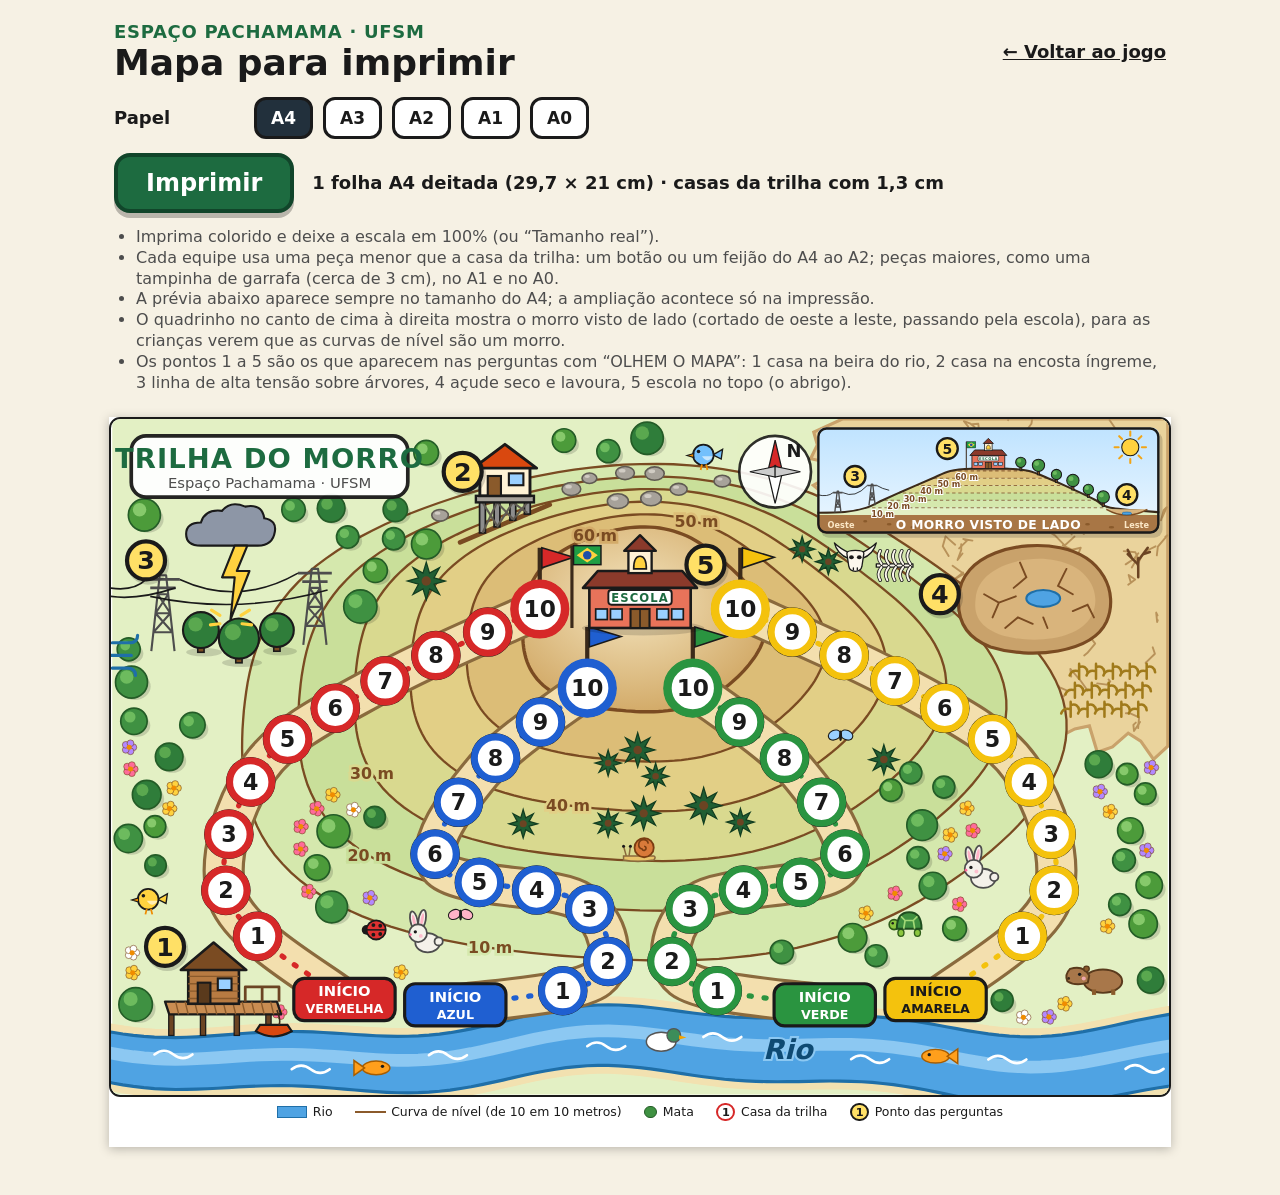
==== commit ac23cdf3: "feat: morro visto de lado num quadrinho no canto do mapa (uma folha só) Remove a folha 2 (mini-mapa " ====
--- a/mapa.html
+++ b/mapa.html
@@ -34,14 +34,6 @@
       </span>
     </div>
 
-    <div class="grupo-opcoes">
-      <span class="rotulo">Morro de lado</span>
-      <span class="grupo-opcoes">
-        <button id="perfil-sim" class="opcao-impressao" type="button" aria-pressed="true">Imprimir também (folha 2)</button>
-        <button id="perfil-nao" class="opcao-impressao" type="button" aria-pressed="false">Só o mapa</button>
-      </span>
-    </div>
-
     <!-- Aparece só no A2, A1 e A0 -->
     <p id="aviso-grafica" class="aviso-grafica" hidden>
       <b>A2, A1 e A0 não saem em impressora comum.</b> Clique em Imprimir, escolha
@@ -51,13 +43,13 @@
 
     <div class="linha-imprimir">
       <button id="botao-imprimir" class="botao-imprimir" type="button">Imprimir</button>
-      <span id="resumo-papel" class="resumo">2 folhas A4 deitada (29,7 × 21 cm) · casas da trilha com 1,3 cm</span>
+      <span id="resumo-papel" class="resumo">1 folha A4 deitada (29,7 × 21 cm) · casas da trilha com 1,3 cm</span>
     </div>
     <ul class="dicas">
       <li>Imprima colorido e deixe a escala em 100% (ou “Tamanho real”).</li>
       <li>Cada equipe usa uma peça menor que a casa da trilha: um botão ou um feijão do A4 ao A2; peças maiores, como uma tampinha de garrafa (cerca de 3 cm), no A1 e no A0.</li>
       <li>A prévia abaixo aparece sempre no tamanho do A4; a ampliação acontece só na impressão.</li>
-      <li>A folha 2 mostra o morro visto de lado, cortado na linha A–B, para as crianças verem que as curvas de nível são um morro.</li>
+      <li>O quadrinho no canto de cima à direita mostra o morro visto de lado (cortado de oeste a leste, passando pela escola), para as crianças verem que as curvas de nível são um morro.</li>
       <li>Os pontos 1 a 5 são os que aparecem nas perguntas com “OLHEM O MAPA”: 1 casa na beira do rio, 2 casa na encosta íngreme, 3 linha de alta tensão sobre árvores, 4 açude seco e lavoura, 5 escola no topo (o abrigo).</li>
     </ul>
   </div>
@@ -65,10 +57,10 @@
   <!-- ===================== A FOLHA DO MAPA ===================== -->
   <div class="folhas">
     <div id="folha-mapa" class="folha paisagem folha-mapa">
-      <!-- Todo o desenho (rio, morro, curvas de nível, trilhas das equipes e
-           pontos 1 a 5) é feito pelo mapa.js dentro deste quadro -->
+      <!-- Todo o desenho (rio, morro, curvas de nível, trilhas das equipes,
+           pontos 1 a 5 e o quadrinho do morro visto de lado) é feito pelo mapa.js dentro deste quadro -->
       <svg id="desenho-mapa" class="desenho-mapa" viewBox="0 0 1000 640" role="img"
-           aria-label="Mapa de um morro com curvas de nível, um rio embaixo, quatro trilhas coloridas subindo o morro até a escola e os pontos 1 a 5: casa na beira do rio, casa na encosta íngreme, linha de alta tensão sobre árvores com um raio, açude seco e escola"></svg>
+           aria-label="Mapa de um morro com curvas de nível, um rio embaixo, quatro trilhas coloridas subindo o morro até a escola e os pontos 1 a 5: casa na beira do rio, casa na encosta íngreme, linha de alta tensão sobre árvores com um raio, açude seco e escola. No canto de cima à direita, um quadro pequeno mostra o morro visto de lado, em camadas de 10 em 10 metros, com a escola no topo"></svg>
 
       <div class="legenda">
         <span><i class="amostra amostra-rio"></i>Rio</span>
@@ -78,13 +70,6 @@
         <span><i class="amostra amostra-ponto">1</i>Ponto das perguntas</span>
       </div>
     </div>
-
-    <!-- ===================== FOLHA 2: O MORRO VISTO DE LADO ===================== -->
-    <div id="folha-perfil" class="folha paisagem folha-perfil">
-      <!-- O mapa pequeno, a linha A–B e o morro de lado são feitos pelo mapa.js -->
-      <svg id="desenho-perfil" class="desenho-perfil" viewBox="0 0 1000 1000" role="img"
-           aria-label="O mesmo mapa, menor, com uma linha vermelha de A até B passando pela escola. Embaixo, o morro cortado nessa linha e visto de lado: camadas coloridas de 10 em 10 metros, da baixada até a escola no topo, a 60 metros"></svg>
-    </div>
   </div>
 
   <script src="config.js"></script>
--- a/mapa.css
+++ b/mapa.css
@@ -86,19 +86,3 @@
   background: #ffe066;
 }
 
-
-/* ----------------------- Folha 2: o morro visto de lado ----------------------- */
-
-.folha-perfil {
-  display: flex;
-  align-items: center;
-  justify-content: center;
-}
-
-.desenho-perfil {
-  display: block;
-  flex: none;
-  width: 190mm;
-  height: 190mm;           /* mesma proporção do viewBox: 1000 x 1000 */
-  font-family: var(--fonte);
-}
